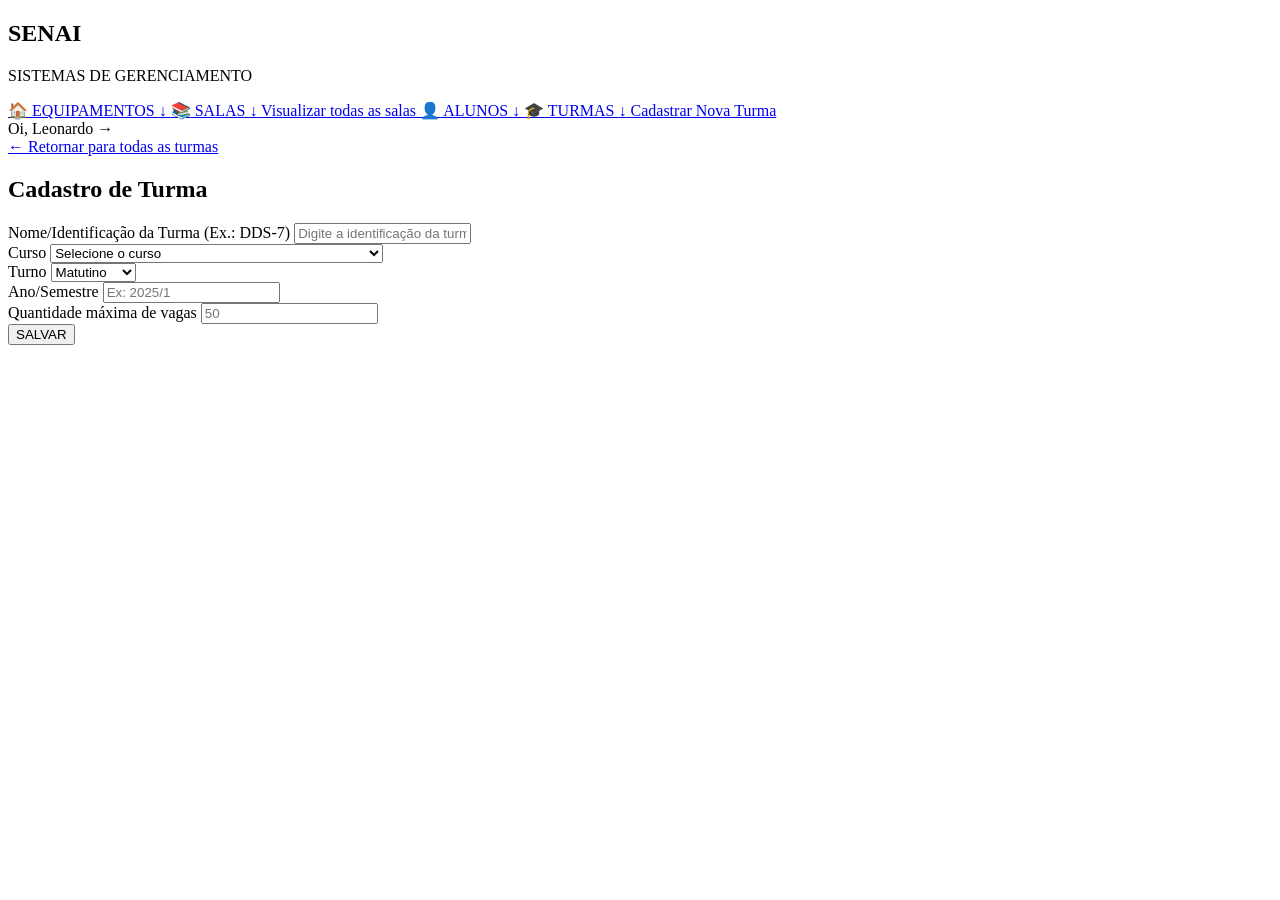
==== frontend/pages/turma/turma.html @ 9cba9f08 "criaçao da pagin turmas" ====
<!DOCTYPE html>
<html lang="pt-br">
<head>
    <meta charset="UTF-8">
    <meta name="viewport" content="width=device-width, initial-scale=1.0">
    <title>Cadastro de Turmas - SENAI</title>
    <link rel="stylesheet" href="styles_turma.css"> </head>
<body>
    <div class="main-layout">
        <aside class="sidebar">
            <div class="logo-area">
                <h1 class="logo">SENAI</h1>
                <p class="subtitle">SISTEMAS DE GERENCIAMENTO</p>
            </div>
            
            <nav class="nav-menu">
                <a href="#" class="nav-item">
                    <span class="icon">🏠</span> 
                    EQUIPAMENTOS <span class="arrow">↓</span>
                </a>
                <a href="#" class="nav-item active">
                    <span class="icon">📚</span> 
                    SALAS <span class="arrow">↓</span>
                </a>
                <a href="#" class="nav-item sub-item">
                    Visualizar todas as salas
                </a>
                <a href="#" class="nav-item">
                    <span class="icon">👤</span> 
                    ALUNOS <span class="arrow">↓</span>
                </a>
                <a href="#" class="nav-item active">
                    <span class="icon">🎓</span> 
                    TURMAS <span class="arrow">↓</span>
                </a>
                 <a href="#" class="nav-item sub-item active-sub">
                    Cadastrar Nova Turma
                </a>
            </nav>

            <div class="user-info">
                <span>Oi, Leonardo</span>
                <span class="logout-icon">→</span>
            </div>
        </aside>

        <main class="content-area">
            <header class="content-header">
                <a href="#" class="return-link">
                    ← Retornar para todas as turmas
                </a>
            </header>
            
            <h2 class="page-title">Cadastro de Turma</h2>

            <div class="form-box">
                <form action="#" method="POST">
                    
                    <div class="input-group full-width">
                        <label for="nomeTurma">Nome/Identificação da Turma (Ex.: DDS-7)</label>
                        <input type="text" id="nomeTurma" name="nomeTurma" placeholder="Digite a identificação da turma (Ex: INET-01)" required>
                    </div>

                    <div class="input-group full-width">
                        <label for="curso">Curso</label>
                        <select id="curso" name="curso" required>
                            <option value="" disabled selected>Selecione o curso</option>
                            <option value="TADS">Técnico em Análise e Desenvolvimento de Sistemas</option>
                            <option value="TELET">Técnico em Eletrotécnica</option>
                            <option value="TADM">Técnico em Administração</option>
                        </select>
                    </div>

                    <div class="form-row">
                        <div class="input-group third-width">
                            <label for="turno">Turno</label>
                             <select id="turno" name="turno" required>
                                <option value="matutino">Matutino</option>
                                <option value="vespertino">Vespertino</option>
                                <option value="noturno">Noturno</option>
                            </select>
                        </div>
                        
                        <div class="input-group third-width">
                            <label for="periodo">Ano/Semestre</label>
                            <input type="text" id="periodo" name="periodo" placeholder="Ex: 2025/1" required>
                        </div>
                        
                        <div class="input-group third-width">
                            <label for="vagas">Quantidade máxima de vagas</label>
                            <input type="number" id="vagas" name="vagas" placeholder="50" min="1" required>
                            </div>
                    </div>
                    
                    <button type="submit" class="btn-salvar">SALVAR</button>
                </form>
            </div>
        </main>
    </div>
</body>
</html>
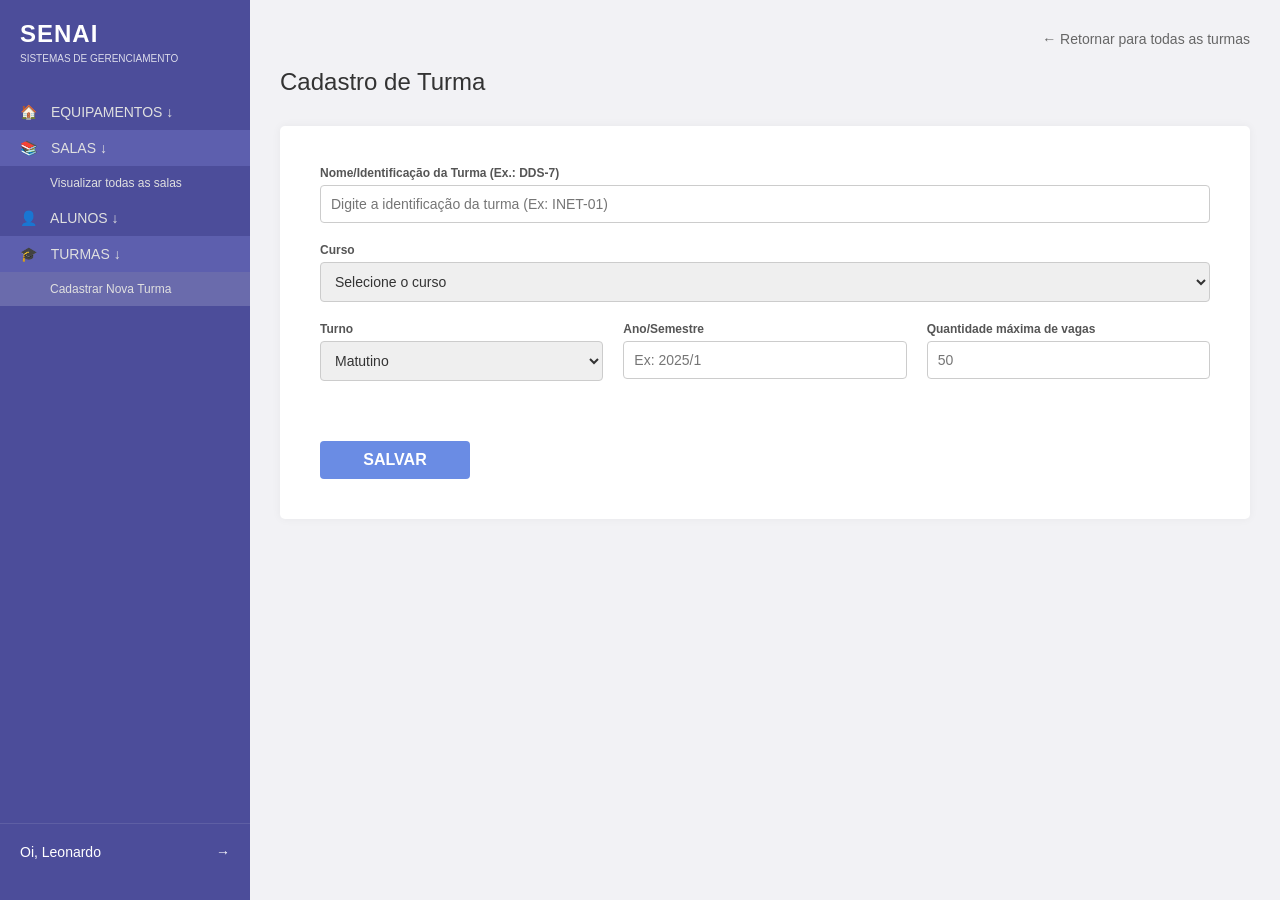
==== commit 8d755acf: "atualizaçao de pagina de turmas" ====
--- a/frontend/pages/turma/turma.html
+++ b/frontend/pages/turma/turma.html
@@ -4,7 +4,7 @@
     <meta charset="UTF-8">
     <meta name="viewport" content="width=device-width, initial-scale=1.0">
     <title>Cadastro de Turmas - SENAI</title>
-    <link rel="stylesheet" href="styles_turma.css"> </head>
+    <link rel="stylesheet" href="turma.css"> </head>
 <body>
     <div class="main-layout">
         <aside class="sidebar">
--- a/frontend/pages/turma/turma.css
+++ b/frontend/pages/turma/turma.css
@@ -0,0 +1,193 @@
+/* --- Cores Base --- */
+/* Azul Escuro da Sidebar: #4c4d9a */
+/* Fundo Geral: #f2f2f5 */
+/* Fundo Conteúdo Principal: #ffffff */
+/* Botão SALVAR: #6a8ce4 */
+
+/* --- Configurações Gerais --- */
+* {
+    margin: 0;
+    padding: 0;
+    box-sizing: border-box;
+    font-family: Arial, sans-serif;
+}
+
+body {
+    background-color: #f2f2f5;
+}
+
+.main-layout {
+    display: flex;
+    min-height: 100vh;
+}
+
+/* --- Sidebar (Barra Lateral) --- */
+.sidebar {
+    width: 250px;
+    background-color: #4c4d9a; 
+    color: white;
+    padding: 20px 0;
+    display: flex;
+    flex-direction: column;
+    justify-content: space-between;
+}
+
+.logo-area {
+    padding: 0 20px 30px;
+    text-align: left;
+}
+
+.logo {
+    font-size: 24px;
+    font-weight: bold;
+    margin-bottom: 5px;
+    letter-spacing: 1px;
+}
+
+.subtitle {
+    font-size: 10px;
+    opacity: 0.8;
+}
+
+/* Menu de Navegação */
+.nav-menu {
+    flex-grow: 1;
+}
+
+.nav-item {
+    display: block;
+    padding: 10px 20px;
+    color: #e0e0e0;
+    text-decoration: none;
+    font-size: 14px;
+    font-weight: 500;
+    transition: background-color 0.1s;
+}
+
+.nav-item:hover {
+    background-color: #5d5fae;
+}
+
+.nav-item.active {
+    background-color: #5d5fae;
+}
+
+.sub-item {
+    padding-left: 50px;
+    font-size: 12px;
+}
+
+.active-sub {
+    background-color: #6a6bac; /* Cor ligeiramente diferente para indicar sub-item ativo */
+}
+
+.icon, .arrow {
+    margin-right: 10px;
+}
+
+/* Info do Usuário e Logout */
+.user-info {
+    padding: 20px;
+    border-top: 1px solid rgba(255, 255, 255, 0.1);
+    display: flex;
+    justify-content: space-between;
+    font-size: 14px;
+}
+
+/* --- Área de Conteúdo Principal --- */
+.content-area {
+    flex-grow: 1;
+    padding: 30px;
+}
+
+/* Cabeçalho do Conteúdo */
+.content-header {
+    text-align: right;
+    margin-bottom: 20px;
+}
+
+.return-link {
+    color: #666;
+    text-decoration: none;
+    font-size: 14px;
+    display: inline-flex;
+    align-items: center;
+}
+
+.return-link:hover {
+    text-decoration: underline;
+}
+
+.page-title {
+    font-size: 24px;
+    color: #333;
+    font-weight: 400;
+    margin-bottom: 30px;
+}
+
+/* --- Caixa do Formulário --- */
+.form-box {
+    background-color: #ffffff;
+    padding: 40px;
+    border-radius: 5px;
+    box-shadow: 0 0 10px rgba(0, 0, 0, 0.05);
+}
+
+/* Estrutura do Formulário */
+.input-group {
+    margin-bottom: 20px;
+}
+
+.form-row {
+    display: flex;
+    gap: 20px;
+    margin-bottom: 20px;
+}
+
+.full-width {
+    width: 100%;
+}
+
+/* Nova classe para dividir em 3 colunas */
+.third-width {
+    flex: 1; /* Faz com que cada item ocupe 1/3 do espaço disponível */
+}
+
+/* Labels */
+.input-group label {
+    display: block;
+    font-size: 12px;
+    font-weight: bold;
+    color: #555;
+    margin-bottom: 5px;
+}
+
+/* Campos de Input e Select */
+.input-group input,
+.input-group select {
+    width: 100%;
+    padding: 10px;
+    border: 1px solid #ccc;
+    border-radius: 4px;
+    font-size: 14px;
+    color: #333;
+}
+
+/* Botão Salvar */
+.btn-salvar {
+    width: 150px;
+    padding: 10px;
+    background-color: #6a8ce4; /* Azul do botão */
+    color: white;
+    border: none;
+    border-radius: 4px;
+    font-size: 16px;
+    font-weight: bold;
+    cursor: pointer;
+    transition: background-color 0.2s;
+    margin-top: 20px;
+}
+
+.btn-salvar:hover {
+    background-color: #5177cc;
+}
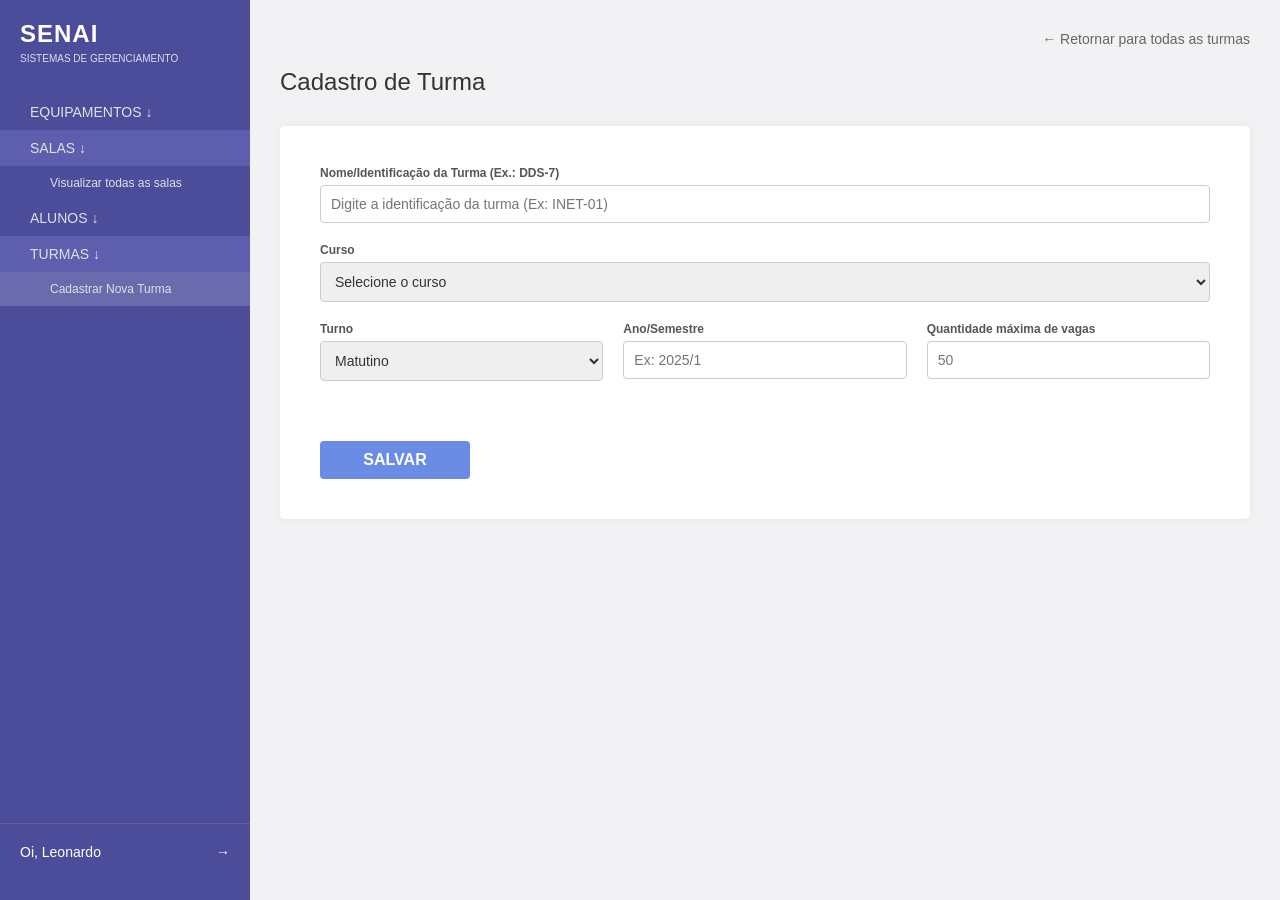
==== commit 0ee6abc7: "criaçao de tela de matricula" ====
--- a/frontend/pages/turma/turma.html
+++ b/frontend/pages/turma/turma.html
@@ -15,22 +15,22 @@
             
             <nav class="nav-menu">
                 <a href="#" class="nav-item">
-                    <span class="icon">🏠</span> 
+                    <span class="icon"></span> 
                     EQUIPAMENTOS <span class="arrow">↓</span>
                 </a>
                 <a href="#" class="nav-item active">
-                    <span class="icon">📚</span> 
+                    <span class="icon"></span> 
                     SALAS <span class="arrow">↓</span>
                 </a>
                 <a href="#" class="nav-item sub-item">
                     Visualizar todas as salas
                 </a>
                 <a href="#" class="nav-item">
-                    <span class="icon">👤</span> 
+                    <span class="icon"></span> 
                     ALUNOS <span class="arrow">↓</span>
                 </a>
                 <a href="#" class="nav-item active">
-                    <span class="icon">🎓</span> 
+                    <span class="icon"></span> 
                     TURMAS <span class="arrow">↓</span>
                 </a>
                  <a href="#" class="nav-item sub-item active-sub">
